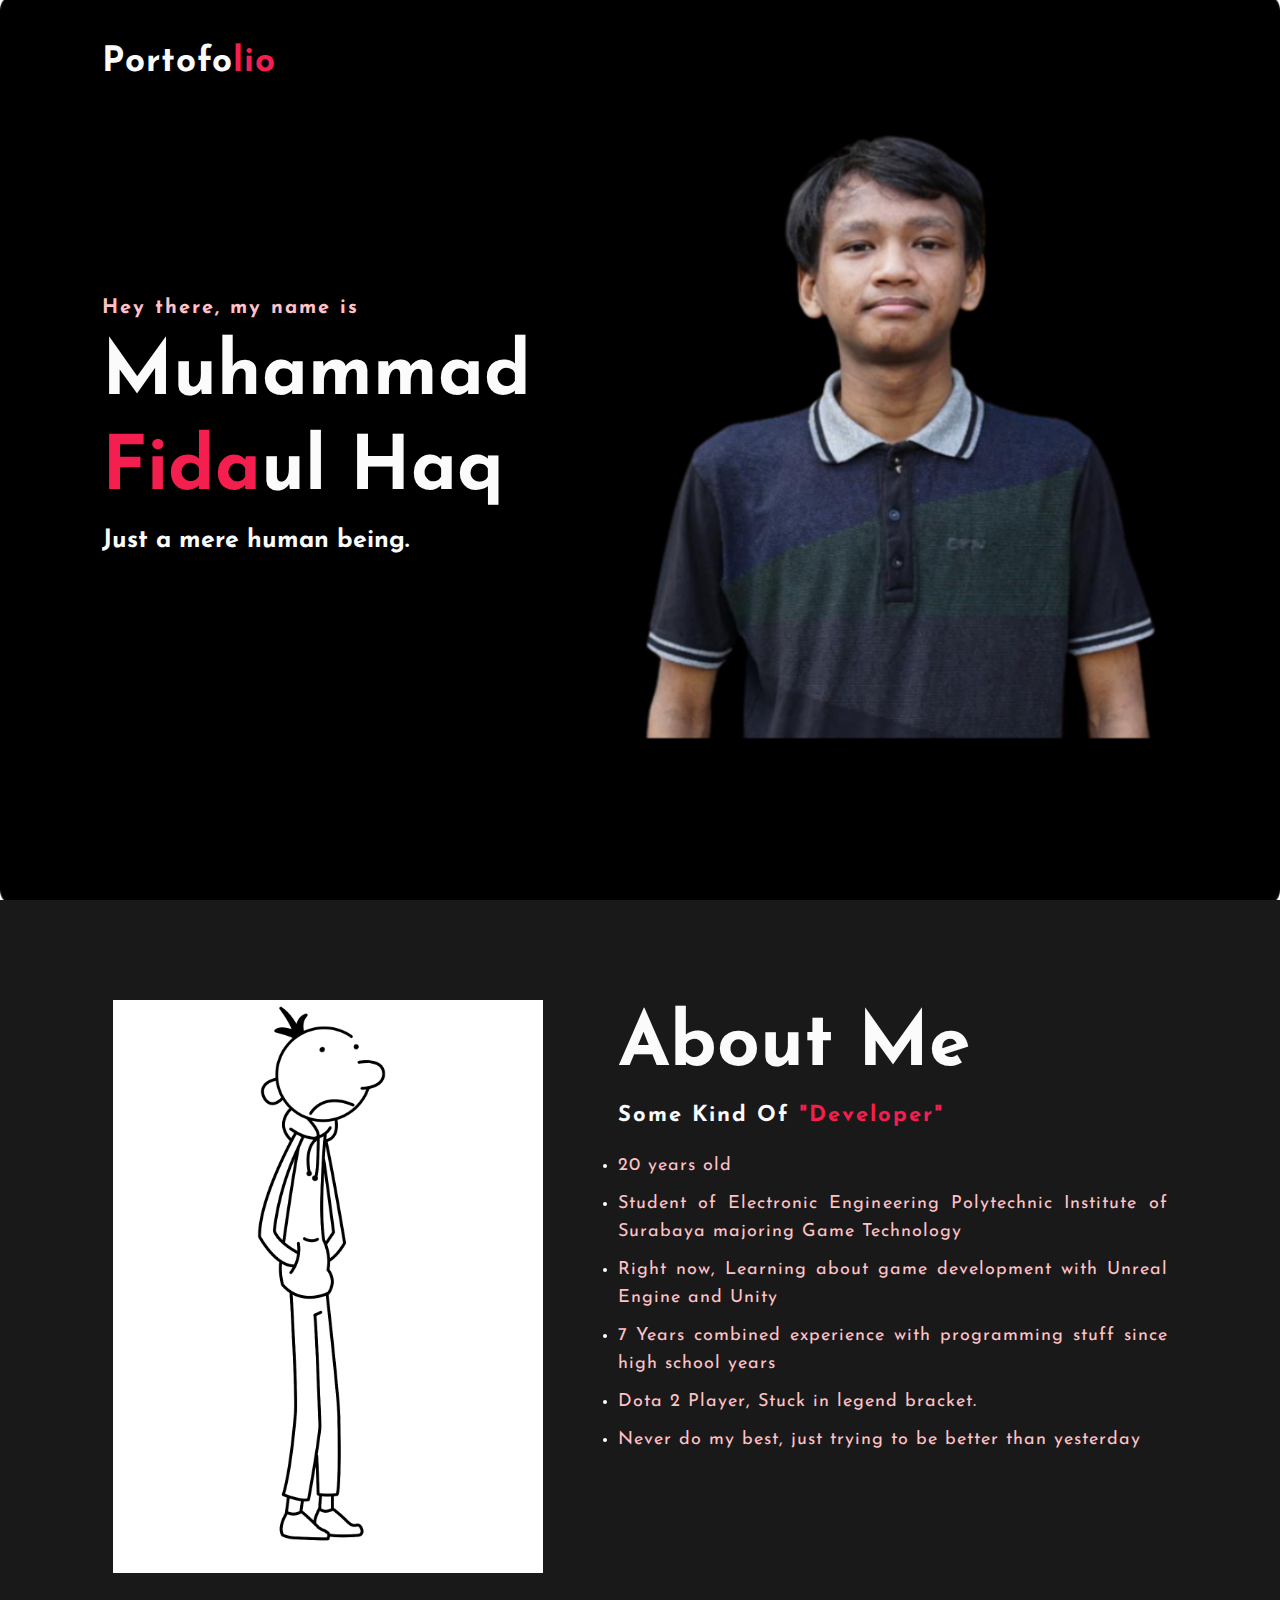
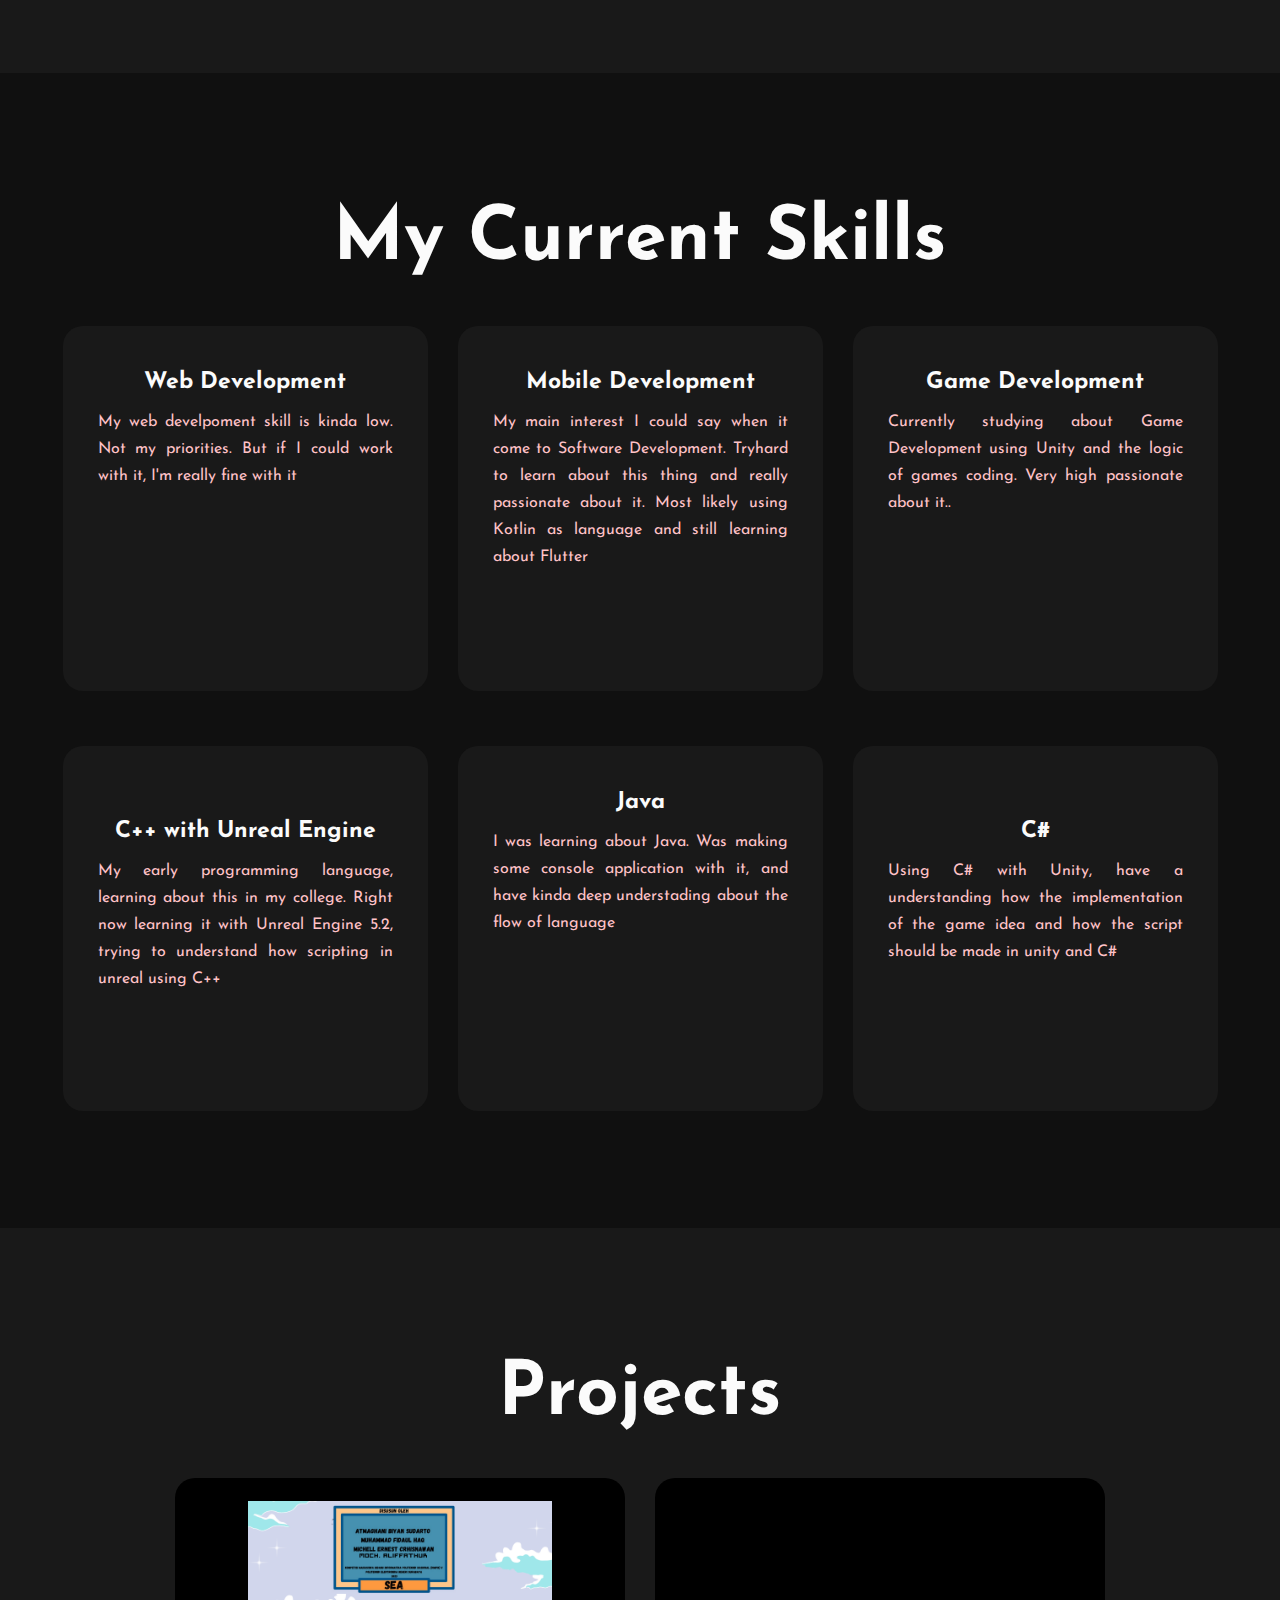
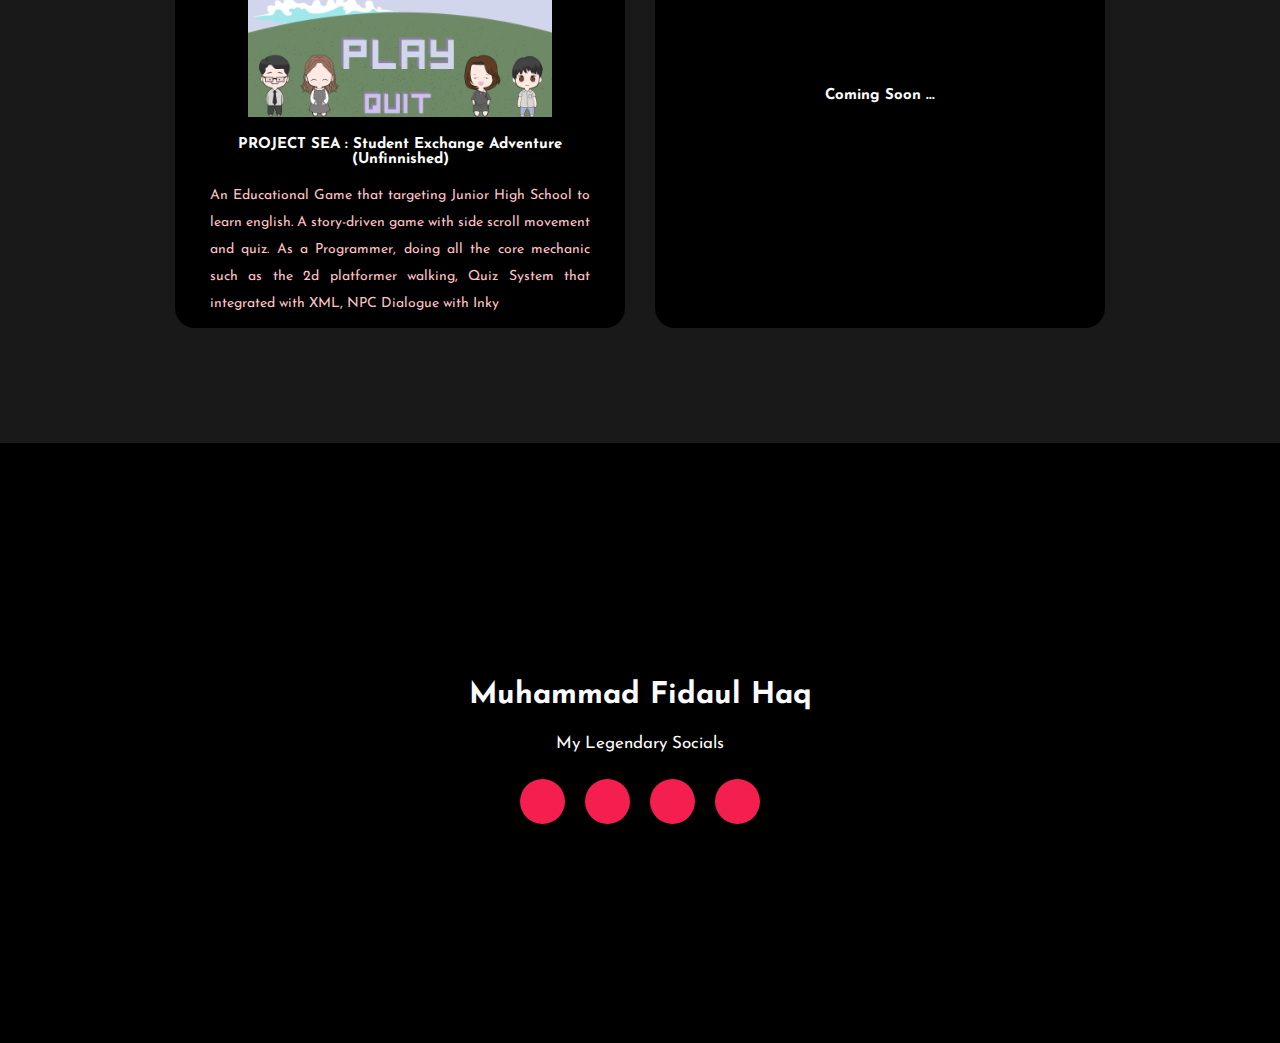
==== cobahtml1.html @ b583a33d "1st commit" ====
<html lang="en">

<head>
    <title>Fidaul Haq</title>
    <link rel="stylesheet" type="text/css" href="css/style.css">

    <link rel="preconnect" href="https://fonts.gstatic.com">
    <link rel="stylesheet"
        href="https://fonts.googleapis.com/css?family=Josefin+Sans:ital,wght@0,100;0,200;0,300;0,400;0,500;0,600;0,700;1,100;1,200;1,300;1,400;1,500;1,600;1,700&display=swap">

    <link rel="stylesheet" href="https://cdnjs.cloudflare.com/ajax/libs/font-awesome/6.3.0/css/all.min.css"
        integrity="sha512-SzlrxWUlpfuzQ+pcUCosxcglQRNAq/DZjVsC0lE40xsADsfeQoEypE+enwcOiGjk/bSuGGKHEyjSoQ1zVisanQ=="
        crossorigin="anonymous" referrerpolicy="no-referrer" />
</head>


<body>
    <!-- hero Section Start-->
    <div class="hero">
        <nav>
            <h2 class="logo">Portofo<span>lio</span></h2>
            <!-- <ul>
                <li><a href="#">Home</a></li>
                <li><a href="#">About Us</a></li>
                <li><a href="#">Services</a></li>
                <li><a href="#">Skills</a></li>
                <li><a href="#">Contact Us</a></li>
            </ul>
            <a href="#" class="btn">Subscribe</a> -->
        </nav>
        <div class="content">
            <h4>Hey there, my name is</h4>
            <h1>Muhammad</h1>
            <h1><span>Fida</span>ul Haq</h1>
            <h3>Just a mere human being.</h3>
            <!-- <div class="newsletter">
                <form>
                    <input type="email" name="email" id="email" placeholder="Enter your Email">
                    <input type="submit" name="Submit" value="Let's Start">
                </form>
            </div> -->

        </div>
    </div>

    <!-- About Section start -->
    <section class="about">
        <div class="main">
            <img src="img/feeduck.png">
            <div class="about-text" style="margin-bottom: 100px;">
                <h2>About Me</h2>
                <h5>Some kind of <span>"Developer"</span></h5>
                <ul style="list-style-type: disc; color: white;">
                    <li>
                        <p style="margin-bottom: 10px;">
                            20 years old
                        </p>
                    </li>
                    <li>
                        <p style="margin-bottom: 10px;">
                            Student of Electronic Engineering Polytechnic Institute of Surabaya majoring Game Technology
                        </p>
                    </li>
                    <li>
                        <p style="margin-bottom: 10px;">
                            Right now, Learning about game development with Unreal Engine and Unity
                        </p>
                    </li>
                    <li>
                        <p style="margin-bottom: 10px;">
                            7 Years combined experience with programming stuff since high school years
                        </p>
                    </li>
                    <li>
                        <p style="margin-bottom: 10px;">
                            Dota 2 Player, Stuck in legend bracket.
                        </p>
                    </li>
                    <li>
                        <p style="margin-bottom: 10px;">
                            Never do my best, just trying to be better than yesterday
                        </p>
                    </li>
                </ul>

                <!-- <button type="button">Let's Talk</button> -->
            </div>

        </div>

    </section>
    <div class="service">
        <div class="title">
            <h2>My Current Skills</h2>
        </div>
        <div class="box">
            <div class="card">
                <i class="fa-solid fa-bars"></i>
                <h5>Web Development</h5>
                <div class="pra">
                    <p>My web develpoment skill is kinda low. Not my priorities. But if I could work with it, I'm really
                        fine with it</p>
                </div>
            </div>
            <div class="card">
                <i class="fa-solid fa-mobile"></i>
                <h5>Mobile Development</h5>
                <div class="pra">
                    <p>My main interest I could say when it come to Software Development. Tryhard to learn about this
                        thing
                        and really passionate about it. Most
                        likely using Kotlin as language and still learning about Flutter</p>
                    <!-- <p style="text-align: center;">
                        <a class="button" href="#">Read More</a>
                    </p> -->
                </div>
            </div>
            <div class="card">
                <i class="fa-brands fa-unity"></i>
                <h5>Game Development</h5>
                <div class="pra">
                    <p>Currently studying about Game Development using Unity and the logic of games coding. Very high
                        passionate about it..</p>
                    <!-- <p style="text-align: center;">
                        <a class="button" href="#">Read More</a>
                    </p> -->
                </div>
            </div>
        </div>
    </div>
    <div class="service" style="margin-top: -180px;">
        <div class="box">
            <div class="card">
                <div class="side-block">
                    <i class="fa-solid fa-c" style="display: inline-block;"></i>
                    <i class="fa-solid fa-plus" style="display: inline-block; "></i>
                    <i class="fa-solid fa-plus" style="display: inline-block; "></i>
                    <i class="fa-solid fa-gamepad" style="display: inline-block; "></i>

                </div>
                <h5>C++ with Unreal Engine</h5>
                <div class="pra">
                    <p>My early programming language, learning about this in my college. Right now learning it with
                        Unreal Engine 5.2, trying to
                        understand how scripting in unreal using C++</p>
                </div>
            </div>
            <div class="card"><i class="fa-brands fa-java"></i></i>
                <h5>Java</h5>
                <div class="pra">
                    <p>I was learning about Java. Was making some console application with it, and have kinda deep
                        understading about the flow of language</p>
                </div>
            </div>
            <div class="card"><i class="fa-brands fa-c" style="display: inline-block"></i>
                <i class="fa-brands fa-hashtag" style="display: inline-block"></i>
                </i>
                <h5>C#</h5>
                <div class="pra">
                    <p>Using C# with Unity, have a understanding how the implementation of the game idea and how the
                        script should be made in unity and C#</p>
                </div>
            </div>
        </div>
    </div>
    <div class="project">
        <div class="title">
            <h2>Projects</h2>
        </div>
        <div class="project-box">
            <div class="project-card" style="height: 450px; width: 450px; padding-top: 22.5px;">
                <img src="img/wpg2.png" alt="WPG 2" style="max-width: 80%; max-height: 80%;margin-bottom: 20px;">
                <!-- <i class="fa-solid fa-question"></i> -->
                <h5 style="text-align: center;font-size: 15px;">PROJECT SEA : Student Exchange Adventure (Unfinnished)
                </h5>
                <div class="pra">
                    <p style="font-size: 14px;">
                        <!-- color: #FFC2C7;
                            font-size: 16px;
                            line-height: 27px;
                            margin-bottom: 25px;
                            text-align: justify; -->
                        An Educational Game that targeting Junior High School to learn
                        english. A story-driven game with side scroll movement and quiz. As a Programmer, doing all the
                        core mechanic such as the 2d platformer walking, Quiz System that integrated with XML, NPC
                        Dialogue with Inky
                    </p>
                </div>
            </div>
            <div class="project-card"
                style="height: 450px; width: 450px; text-align: center; align-items: center; justify-content: center; display: flex;">
                <h5 style="text-align: center;font-size: 15px; ">Coming Soon ... </h5>
                <div class="pra">
                    <p style="font-size: 14px;">
                </div>
            </div>
        </div>
    </div>
    <!-- <div class="contact-me">
        <p>Let Me Get You A Beautiful Website.</p>
        <a href="#" class="button-two">Hire Me</a>
    </div> -->
    <footer>
        <p>Muhammad Fidaul Haq</p>
        <p>My Legendary Socials</p>
        <div class="social">
            <a href="https://www.instagram.com/alhaqfida322/"><i class="fa-brands fa-instagram"></i></a>
            <a href="https://www.linkedin.com/in/fidaulhaq"><i class="fa-brands fa-linkedin"></i></a>
            <a href="https://github.com/fida501"><i class="fa-brands fa-github"></i></a>
            <a href="https://steamcommunity.com/id/Vivalafida"><i class="fa-brands fa-steam"></i></a>

        </div>
        <!-- <p class=" end">Last Updated : October 2023</p> -->

    </footer>

</body>

</html>


<!-- 
<p>Hi, my name is Fida' and right now I am a college student currently studying about game technology at
    PENS
    in Indonesia.
    Right now my focus is on learning about game development and I have a kind of solid understanding of
    programming languages and
    software
    development from
    my time as a software engineering vocational student at SMKN1 Surabaya, Indonesia. During my
    studies, I
    have also gained
    experience in developing mobile apps and web apps. However, I think if I could choose, I would
    choose
    mobile Development
    because I really interested in it. I am eager to apply my skills and knowledge to a role in game
    or
    mobile app
    development, where I can contribute to creating exciting and innovative products.</p> -->
---- css/style.css ----
* {
    padding: 0;
    margin: 0;
    font-family: 'Josefin Sans', sans-serif;
    box-sizing: border-box;
}

.hero {
    height: 100vh;
    width: 100%;
    background-image: url(../img/background.png);
    background-size: cover;
    background-position: center;
}

nav {
    display: flex;
    align-items: center;
    justify-content: space-between;
    padding-top: 45px;
    padding-left: 8%;
    padding-right: 8%;
}

.logo {
    color: #FBFBFB;
    font-size: 35px;
    letter-spacing: 1px;
    cursor: pointer;

}

span {
    color: #F41F4E;
}

nav ul li {
    list-style-type: none;
    display: inline-block;
    padding: 10px 25px;
}

nav ul li a {
    color: #FBFBFB;
    text-decoration: none;
    font-weight: bold;
    text-transform: capitalize;
}

nav ul li a:hover {
    color: #F41F4E;
    transition: 0.4s;
}

.btn {
    background-color: #F41F4E;
    color: #FBFBFB;
    text-decoration: none;
    border: 2px solid transparent;
    font-weight: bold;
    padding: 10px 25px;
    border-radius: 30px;
    transition: transform .4s;
}

.btn:hover {
    transform: scale(1.2);
}

.content {
    position: absolute;
    top: 50%;
    left: 8%;
    transform: translateY(-50%);
}

h1 {
    color: #FBFBFB;
    margin: 20px 0px 20px;
    font-size: 75px;
}

h3 {
    color: #FBFBFB;
    font-size: 25px;
    margin-bottom: 50px;
}

h4 {
    color: #FFC2C7;
    letter-spacing: 2px;
    font-size: 20px;
}

.newsletter form {
    width: 380px;
    max-width: 100%;
    position: relative;
}

.newsletter form input:first-child {
    display: inline-block;
    width: 100%;
    padding: 14px 130px 14px 15px;
    border: 2px solid #F41F4E;
    outline: none;
    border-radius: 30px;
}

.newsletter form input:last-child {
    position: absolute;
    display: inline-block;
    outline: none;
    border: none;
    padding: 10px 30px;
    border-radius: 30px;
    background-color: #F41F4E;
    color: #FBFBFB;
    box-shadow: 0px 0px 5px #000, 0px 0px 15px #858585;
    top: 6px;
    right: 6px;
}

.about {
    width: 100%;
    padding: 100px 0px;
    background-color: #191919;

}

.about img {
    height: auto;
    width: 430px;
}

.about-text {
    width: 550px;
}

.main {
    width: 1130px;
    max-width: 95%;
    margin: 0 auto;
    display: flex;
    align-items: center;
    justify-content: space-around;
}

.about-text h2 {
    color: #FBFBFB;
    font-size: 75px;
    text-transform: capitalize;
    margin-bottom: 20px;
}

.about-text h5 {
    color: #FBFBFB;
    letter-spacing: 2px;
    font-size: 22px;
    margin-bottom: 25px;
    text-transform: capitalize;
}

.about-text p {
    color: #FFC2C7;
    letter-spacing: 1px;
    line-height: 28px;
    font-size: 18px;
    margin-bottom: 45px;
    text-align: justify;
}

button {
    background-color: #F41F4E;
    color: #FBFBFB;
    text-decoration: none;
    border: 2px solid transparent;
    font-weight: bold;
    padding: 13px 30px;
    border-radius: 30px;
    transition: .4s;
}

button:hover {
    background-color: transparent;
    border: 2px solid #F41F4E;
    cursor: pointer;
}

.service {
    background: #101010;
    width: 100%;
    padding: 100px 0px;
}

.title h2 {
    color: #FBFBFB;
    font-size: 75px;
    width: 1130px;
    margin: 30px auto;
    text-align: center;
}

.box {
    display: flex;
    justify-content: center;
    align-items: center;
    min-height: 400px;
}

.card {
    height: 365px;
    width: 365px;
    padding: 20px 35px;
    background: #191919;
    border-radius: 20px;
    margin: 15px;
    position: relative;
    overflow: hidden;
    text-align: center;
}

.card i {
    font-size: 50px;
    display: block;
    text-align: center;
    margin: 25px 0px;
    color: #F41F4E;
}

h5 {
    color: #FBFBFB;
    font-size: 23px;
    margin-bottom: 15px;
}

.pra p {
    color: #FFC2C7;
    font-size: 16px;
    line-height: 27px;
    margin-bottom: 25px;
    text-align: justify;
}

.card .button {
    background-color: #F41F4E;
    color: #FBFBFB;
    text-decoration: none;
    border: 2px solid transparent;
    font-weight: bold;
    padding: 9px 22px;
    border-radius: 30px;
    transition: .4s;
}

.card .button:hover {
    background-color: transparent;
    border: 2px solid #F41F4E;
    cursor: pointer;
}

.contact-me {
    width: 100%;
    height: 290px;
    background: #191919;
    display: flex;
    align-items: center;
    flex-direction: column;
    justify-content: center;
}

.contact-me p {
    color: #FBFBFB;
    font-size: 30px;
    font-weight: bold;
    margin-bottom: 25px;
    text-align: justify;
}

.contact-me .button-two {
    background-color: #F41F4E;
    color: #FBFBFB;
    text-decoration: none;
    border: 2px solid transparent;
    font-weight: bold;
    padding: 9px 22px;
    border-radius: 30px;
    transition: .4s;
}

.contact-me .button-two:hover {
    background-color: transparent;
    border: 2px solid #F41F4E;
    cursor: pointer;
}

footer {
    position: relative;
    width: 100%;
    height: 600px;
    background: #000;
    display: flex;
    flex-direction: column;
    align-items: center;
    justify-content: center;
}

footer p:nth-child(1) {
    margin-top: 40px;
    font-size: 30px;
    color: #FBFBFB;
    margin-bottom: 20px;
    font-weight: bold;
}

footer p:nth-child(2) {
    font-size: 17px;
    color: #FBFBFB;
    width: 500px;
    text-align: center;
    line-height: 26px;

}

.social {
    display: flex;
}

.social a {
    width: 45px;
    height: 45px;
    display: flex;
    align-items: center;
    justify-content: center;
    background: #F41F4E;
    border-radius: 50%;
    margin: 22px 10px;
    color: #FBFBFB;
    text-decoration: none;
    font-size: 20px;
}

.social a:hover {
    transform: scale(1.3);
    transition: .3s;
}

.end-div .end {
    position: absolute;
    color: #F41F4E;
    bottom: 35px;
    font-size: 14px;
}

.end {
    position: absolute;
    color: #F41F4E;
    bottom: 35px;
    font-size: 14px;
}

.project {
    background: #191919;
    width: 100%;
    padding: 100px 0px;
}

.project-box {
    display: flex;
    justify-content: center;
    align-items: center;
    min-height: 400px;
}

.project-card {
    height: 365px;
    width: 365px;
    padding: 20px 35px;
    background: #000;
    border-radius: 20px;
    margin: 15px;
    position: relative;
    overflow: hidden;
    text-align: center;
}

.project-card i {
    font-size: 50px;
    display: block;
    text-align: center;
    margin: 25px 0px;
    color: #F41F4E;
}

.project-card .button {
    background-color: #F41F4E;
    color: #FBFBFB;
    text-decoration: none;
    border: 2px solid transparent;
    font-weight: bold;
    padding: 9px 22px;
    border-radius: 30px;
    transition: .4s;
}
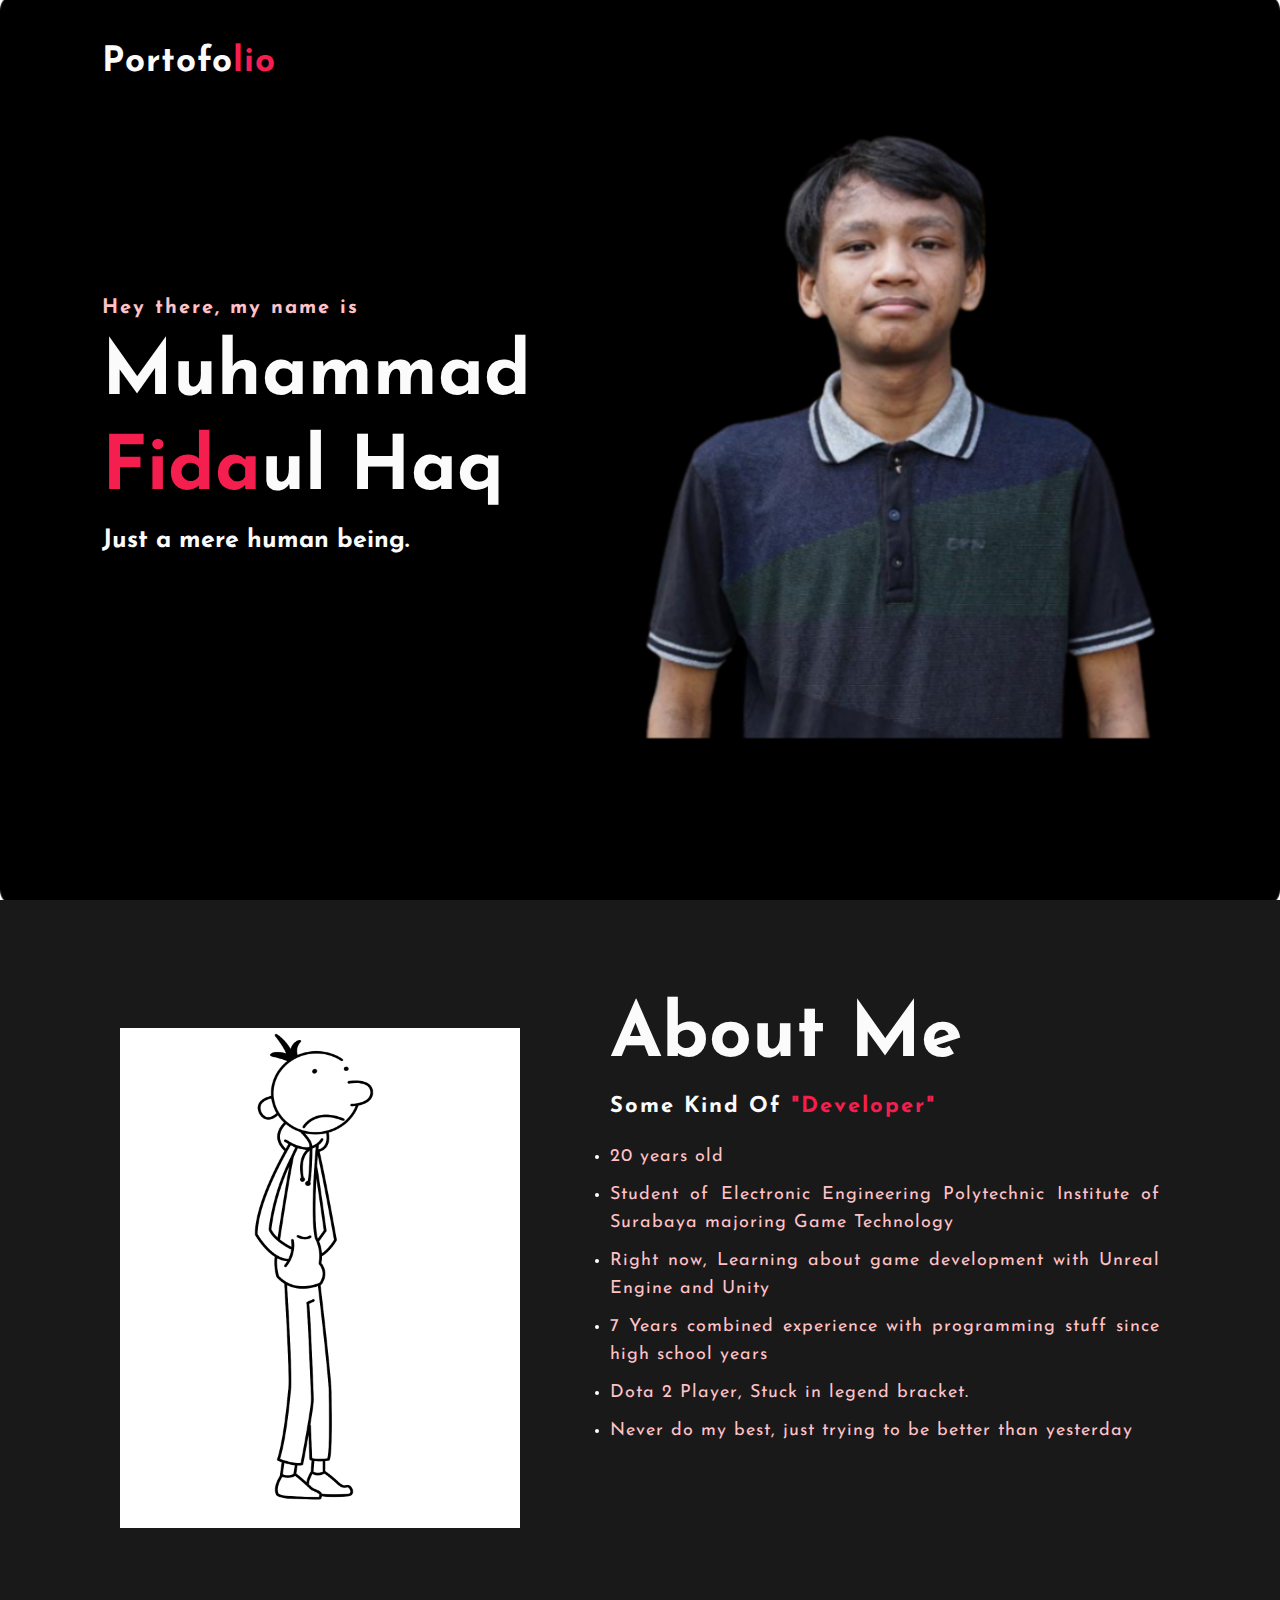
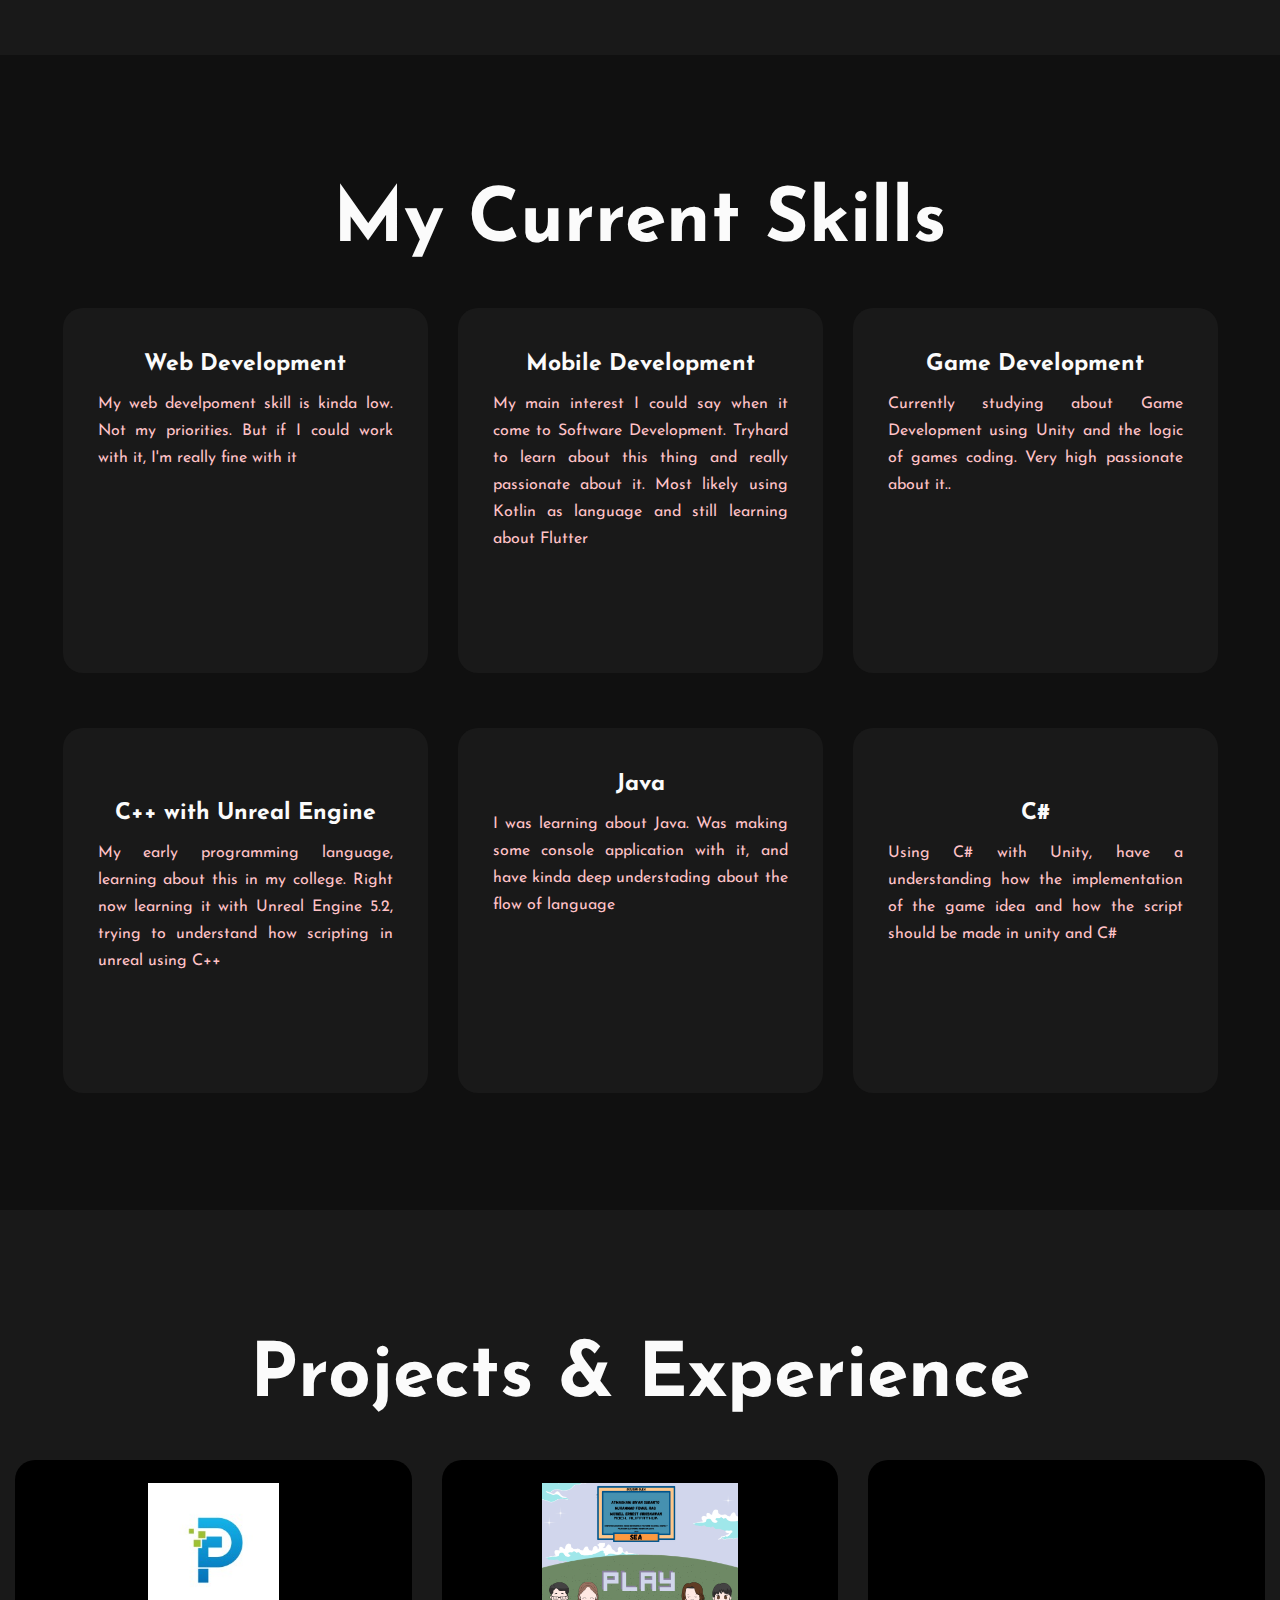
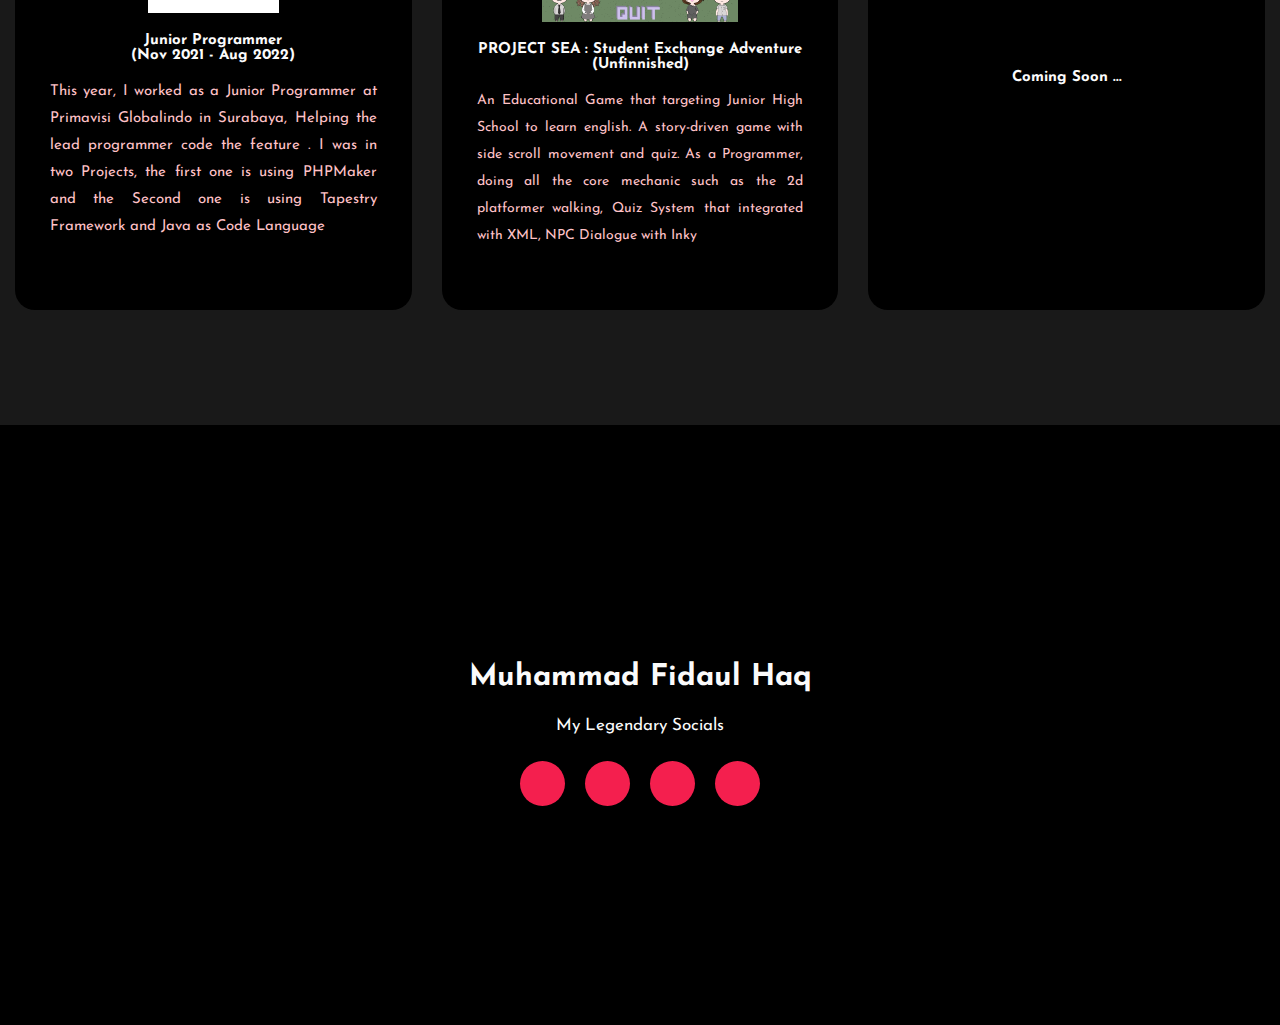
==== commit e4a42a61: "update" ====
--- a/cobahtml1.html
+++ b/cobahtml1.html
@@ -165,21 +165,42 @@
     </div>
     <div class="project">
         <div class="title">
-            <h2>Projects</h2>
+            <h2>Projects & Experience</h2>
         </div>
         <div class="project-box">
             <div class="project-card" style="height: 450px; width: 450px; padding-top: 22.5px;">
-                <img src="img/wpg2.png" alt="WPG 2" style="max-width: 80%; max-height: 80%;margin-bottom: 20px;">
+                <img src="img/primavisi.jpg" alt="WPG 2" style="max-width: 40%; max-height: 40%;margin-bottom: 20px;">
+
                 <!-- <i class="fa-solid fa-question"></i> -->
-                <h5 style="text-align: center;font-size: 15px;">PROJECT SEA : Student Exchange Adventure (Unfinnished)
+                <h5 style="text-align: center;font-size: 15px;"> Junior Programmer <p>(Nov 2021 - Aug 2022)</p>
                 </h5>
                 <div class="pra">
-                    <p style="font-size: 14px;">
+
+                    <p style="font-size: 15px;">
                         <!-- color: #FFC2C7;
                             font-size: 16px;
                             line-height: 27px;
                             margin-bottom: 25px;
                             text-align: justify; -->
+                        This year, I worked as a Junior Programmer at Primavisi Globalindo in Surabaya, Helping the lead
+                        programmer code the
+                        feature . I was in two Projects, the first one
+                        is using PHPMaker and the Second one is using Tapestry Framework and Java as Code Language
+                    </p>
+                </div>
+            </div>
+            <div class="project-card" style="height: 450px; width: 450px; padding-top: 22.5px;">
+                <img src="img/wpg2.png" alt="WPG 2" style="max-width: 60%; max-height: 60%;margin-bottom: 20px;">
+                <!-- <i class="fa-solid fa-question"></i> -->
+                <h5 style="text-align: center;font-size: 15px;">PROJECT SEA : Student Exchange Adventure (Unfinnished)
+                </h5>
+                <div class="pra">
+                    <p style="font-size: 14px;">
+                        <!-- color: #FFC2C7;
+                                        font-size: 16px;
+                                        line-height: 27px;
+                                        margin-bottom: 25px;
+                                        text-align: justify; -->
                         An Educational Game that targeting Junior High School to learn
                         english. A story-driven game with side scroll movement and quiz. As a Programmer, doing all the
                         core mechanic such as the 2d platformer walking, Quiz System that integrated with XML, NPC
--- a/css/style.css
+++ b/css/style.css
@@ -144,6 +144,11 @@
     display: flex;
     align-items: center;
     justify-content: space-around;
+}
+
+.main img {
+    width: 400px;
+    height: 500px;
 }
 
 .about-text h2 {
@@ -401,4 +406,21 @@
     padding: 9px 22px;
     border-radius: 30px;
     transition: .4s;
+}
+
+@media screen and (max-width: 600px) {
+    h1 {
+        font-size: 50px;
+    }
+
+    .main img {
+        width: 300px;
+        height: 500px;
+    }
+
+    .about {
+        width: 100%;
+        padding: 100px 0px;
+        background-color: #191919;
+    }
 }